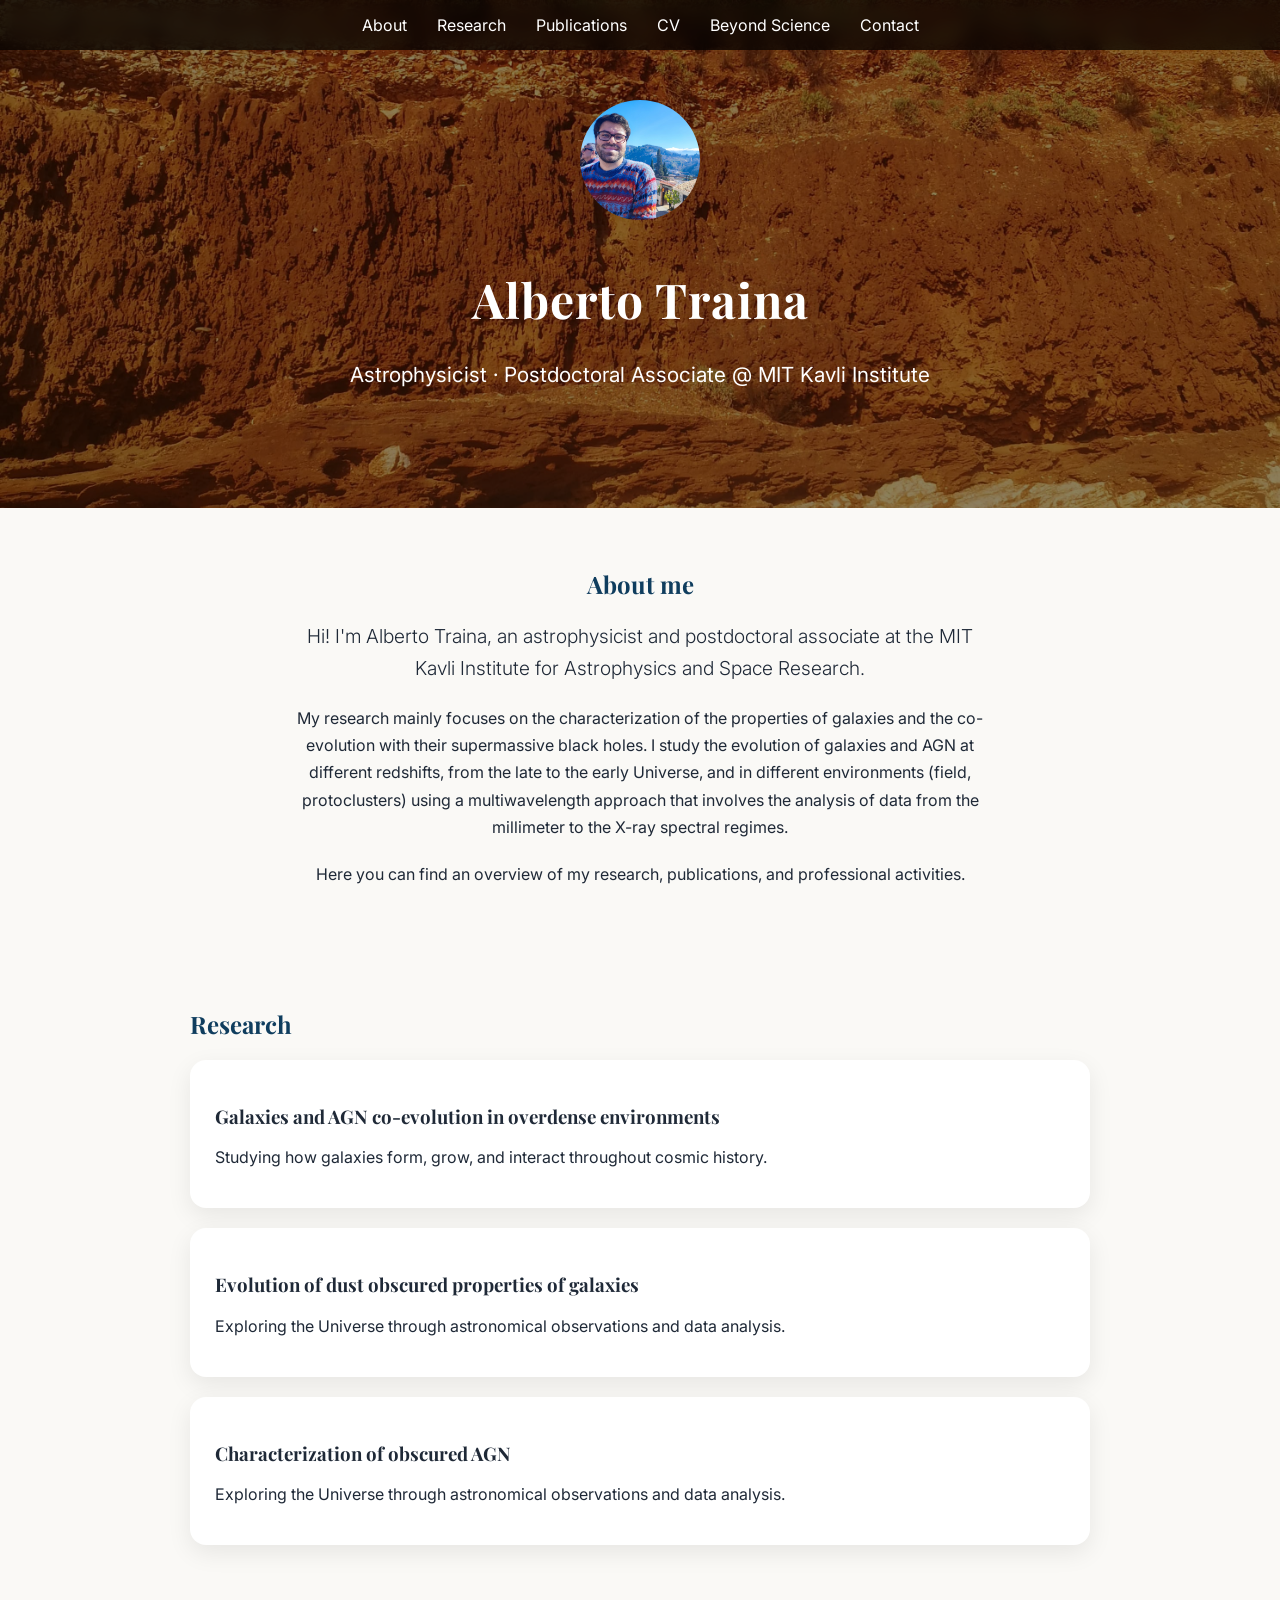
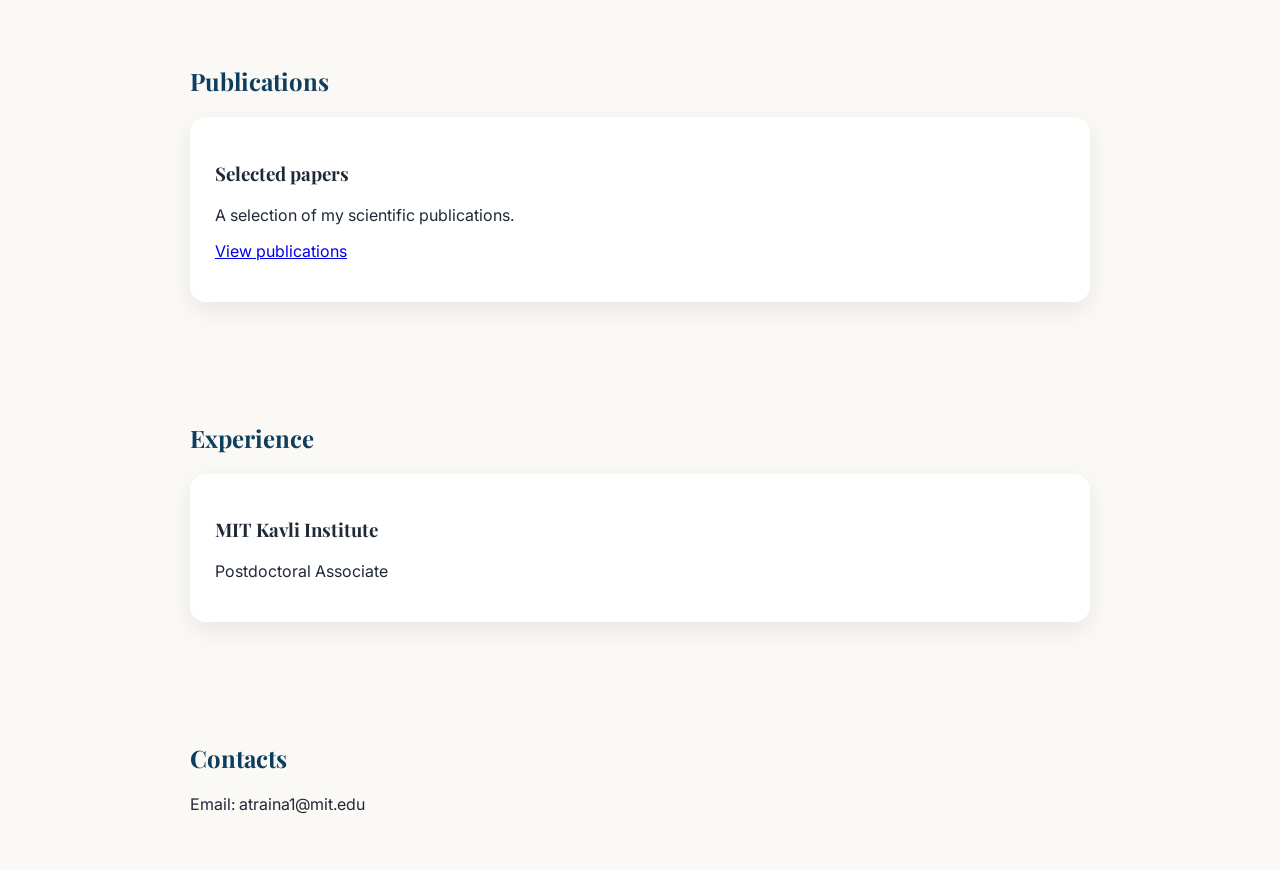
==== index.html @ 85c0f0d4 "d" ====
<!DOCTYPE html>
<html lang="it">
<head>
    <meta charset="UTF-8">
    <meta name="viewport" content="width=device-width, initial-scale=1.0">
    <title>Alberto Traina personal website</title>

    <link rel="preconnect" href="https://fonts.googleapis.com">
    <link rel="preconnect" href="https://fonts.gstatic.com" crossorigin>

    <link href="https://fonts.googleapis.com/css2?family=Inter:wght@300;400;500;600;700&family=Playfair+Display:wght@600;700&display=swap" rel="stylesheet">    
    <link rel="stylesheet" href="style.css">
</head>

<body>

<nav>
    <ul>
        <li><a href="#about">About</a></li>
        <li><a href="#research.html">Research</a></li>
        <li><a href="#publications">Publications</a></li>
        <li><a href="#experience">CV</a></li>
        <li><a href="#beyond">Beyond Science</a></li>
        <li><a href="#contact">Contact</a></li>
    </ul>
</nav>

<header>
    <img src="images/alberto.jpg" alt="Alberto Traina">
    <h1>Alberto Traina</h1>
    <p>Astrophysicist · Postdoctoral Associate @ MIT Kavli Institute</p>
</header>

<section id="about">
    <h2>About me</h2>

    <p>
        Hi! I'm Alberto Traina, an astrophysicist and postdoctoral associate
        at the MIT Kavli Institute for Astrophysics and Space Research.
    </p>

    <p>
        My research mainly focuses on the characterization of the properties of
        galaxies and the co-evolution with their supermassive black holes. I study
        the evolution of galaxies and AGN at different redshifts, from the late to 
        the early Universe, and in different environments (field, protoclusters) using
        a multiwavelength approach that involves the analysis of data from the millimeter 
        to the X-ray spectral regimes.
    </p>

    <p>
        Here you can find an overview of my research, publications,
        and professional activities.
    </p>

</section>

<section id="research">
    <h2>Research</h2>

    <div class="card">
        <h3>Galaxies and AGN co-evolution in overdense environments</h3>
        <p>
            Studying how galaxies form, grow, and interact throughout cosmic history.
        </p>
    </div>

    <div class="card">
        <h3>Evolution of dust obscured properties of galaxies</h3>
        <p>
            Exploring the Universe through astronomical observations and data analysis.
        </p>
    </div>

    <div class="card">
        <h3>Characterization of obscured AGN</h3>
        <p>
            Exploring the Universe through astronomical observations and data analysis.
        </p>
    </div>    

</section>


<section id="publications">
    <h2>Publications</h2>

    <div class="card">
        <h3>Selected papers</h3>
        <p>
            A selection of my scientific publications.
        </p>

        <p>
            <a href="#">View publications</a>
        </p>
    </div>

</section>


<section id="experience">
    <h2>Experience</h2>

    <div class="card">
        <h3>MIT Kavli Institute</h3>
        <p>
            Postdoctoral Associate
        </p>
    </div>

</section>



<section id="contact">
    <h2>Contacts</h2>

    <p>Email: atraina1@mit.edu</p>
</section>

<script src="script.js"></script>

</body>
</html>
---- style.css ----
body{
    margin:0;
    font-family:'Inter', sans-serif;
    background:#faf9f6;
    color:#1f2937;
}


header{
    position:relative;
    background-image: url("images/sfondo2.jpg");
    background-size:cover;
    background-position:center;
    color:white;
    text-align:center;
    padding:100px 20px;
    min-height:300px;

    display:flex;
    flex-direction:column;
    align-items:center;
    justify-content:center;
}

header h1,
header p{
    position:relative;
    z-index:1;
}

header::before{
    content:"";
    position:absolute;
    inset:0;
    background:rgba(0,0,0,0.45);
    z-index:0;
}

section{
    max-width:900px;
    margin:auto;
    padding:40px 20px;
}

.card{
    background:#ffffff;
    padding:25px;
    margin:20px 0;
    border-radius:16px;
    box-shadow:0 8px 25px rgba(0,0,0,0.08);
}

h2{
    color:#0f3d5e;
}

header h1{
    font-size:3rem;
    margin-bottom:10px;
    letter-spacing:1px;
}

header p{
    font-size:1.3rem;
}

header img{
    width:120px;
    height:120px;
    object-fit:cover;
    border-radius:50%;
    margin-bottom:15px;
    border:0px solid white;
    z-index:1;
}

header img,
header h1,
header p{
    animation: fadeInUp 1s ease forwards;
    opacity:0;
}

header img{
    animation-delay:0.2s;
}

header h1{
    animation-delay:0.5s;
}

header p{
    animation-delay:0.8s;
}


@keyframes fadeInUp{
    from{
        opacity:0;
        transform:translateY(30px);
    }

    to{
        opacity:1;
        transform:translateY(0);
    }
}


nav{
    position:fixed;
    top:0;
    width:100%;
    background:rgba(0,0,0,0.7);
    z-index:10;
    backdrop-filter:blur(8px);
}

nav ul{
    list-style:none;
    display:flex;
    justify-content:center;
    gap:30px;
    margin:0;
    padding:15px;
}

nav a{
    color:white;
    text-decoration:none;
    font-size:1rem;
    transition:0.3s;
}

nav a:hover{
    color:#8ecbff;
}

h1,
h2,
h3{
    font-family:'Playfair Display', serif;
}


@media (max-width: 768px){

    nav ul{
        gap:15px;
        font-size:0.9rem;
        flex-wrap:wrap;
        padding:10px;
    }

    header{
        padding:80px 20px;
        min-height:250px;
    }

    header img{
        width:90px;
        height:90px;
    }

    header h1{
        font-size:2.2rem;
    }

    header p{
        font-size:1rem;
    }

    section{
        padding:30px 20px;
    }

}




#about{
    text-align:center;
}

#about p{
    max-width:700px;
    margin:20px auto;
    line-height:1.7;
}


#about p:first-of-type{
    font-size:1.2rem;
    font-weight:300;
}

.page-header{

    background:#0f3d5e;
    color:white;
    text-align:center;
    padding:100px 20px;

}


.page-header h1{

    font-size:3rem;

}


.page-header p{

    font-size:1.2rem;

}
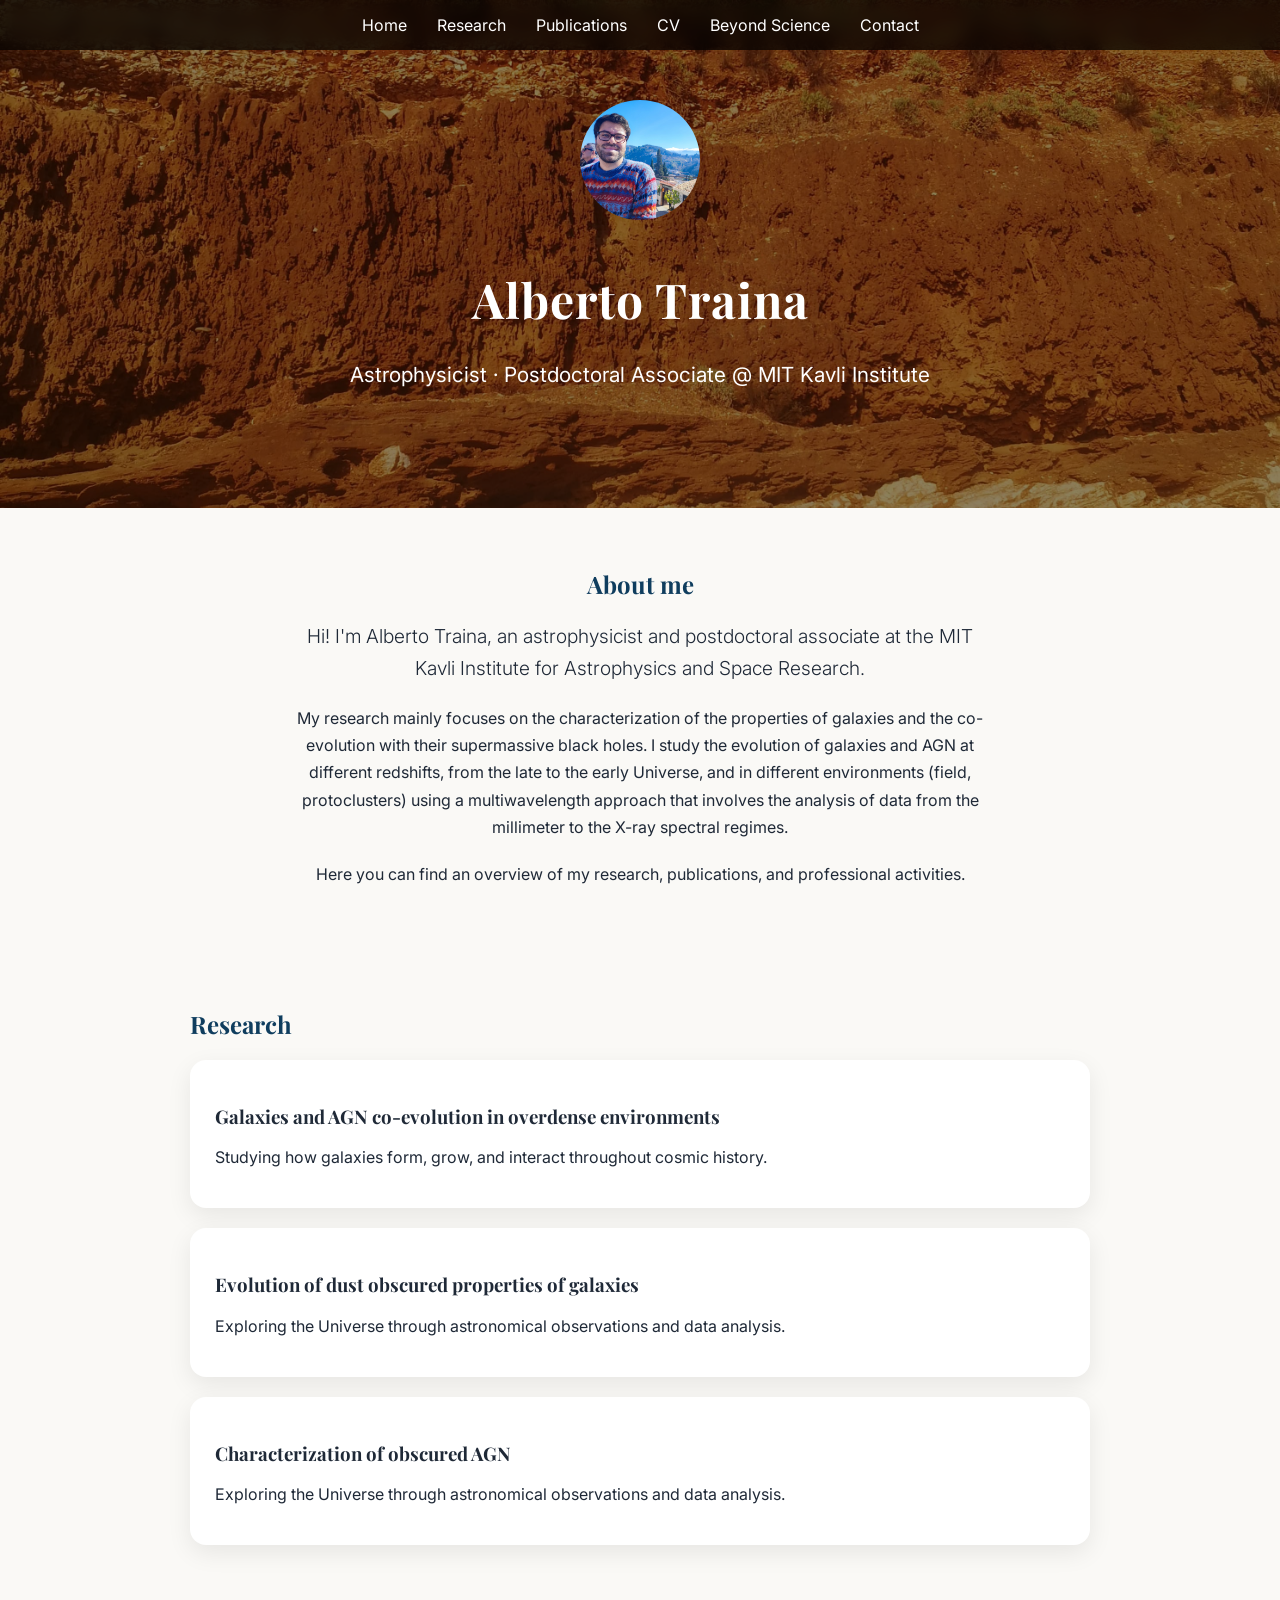
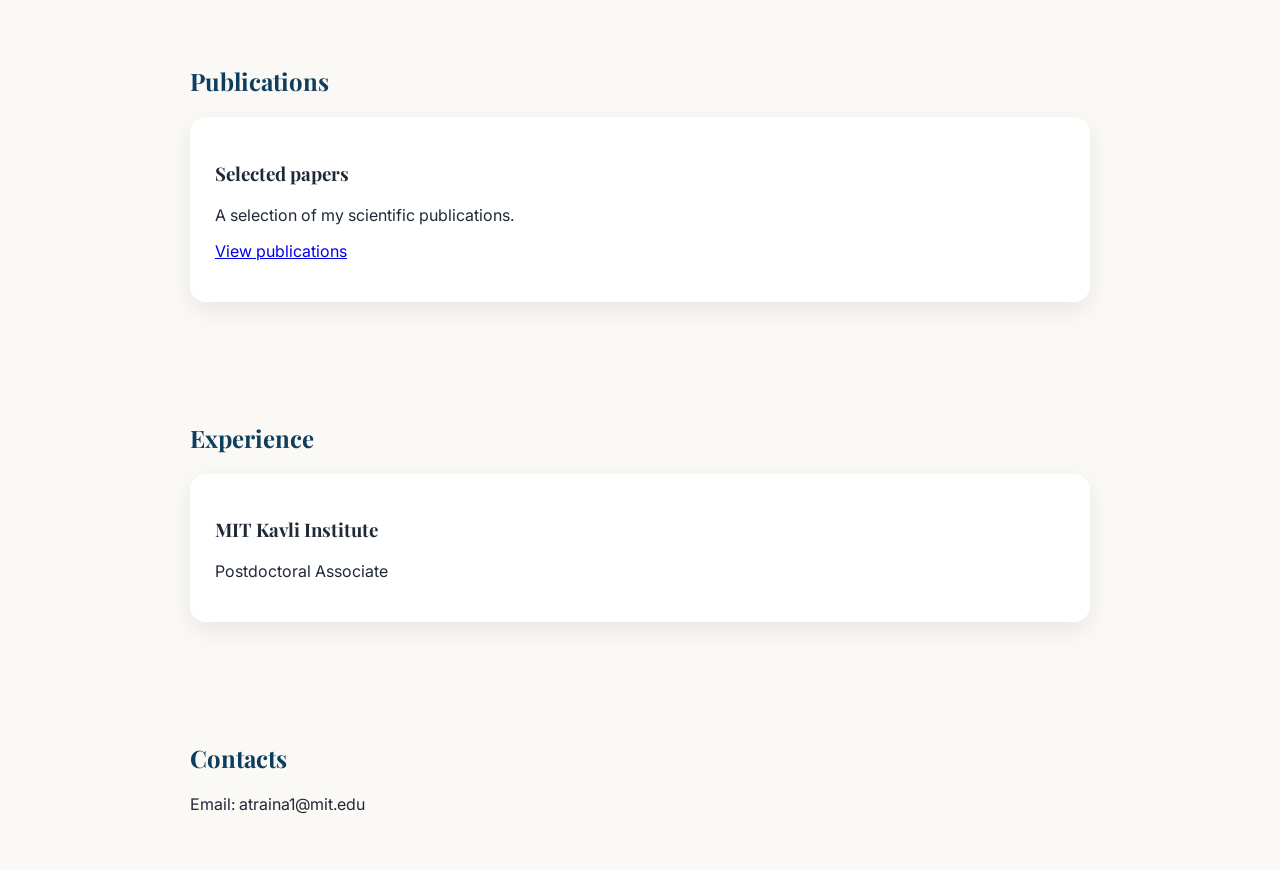
==== commit 2e8209d4: "go" ====
--- a/index.html
+++ b/index.html
@@ -16,12 +16,12 @@
 
 <nav>
     <ul>
-        <li><a href="#about">About</a></li>
-        <li><a href="#research.html">Research</a></li>
-        <li><a href="#publications">Publications</a></li>
-        <li><a href="#experience">CV</a></li>
-        <li><a href="#beyond">Beyond Science</a></li>
-        <li><a href="#contact">Contact</a></li>
+        <li><a href="index.html">Home</a></li>
+        <li><a href="research.html">Research</a></li>
+        <li><a href="publications.html">Publications</a></li>
+        <li><a href="cv.html">CV</a></li>
+        <li><a href="beyond.html">Beyond Science</a></li>
+        <li><a href="contact.html">Contact</a></li>
     </ul>
 </nav>
 
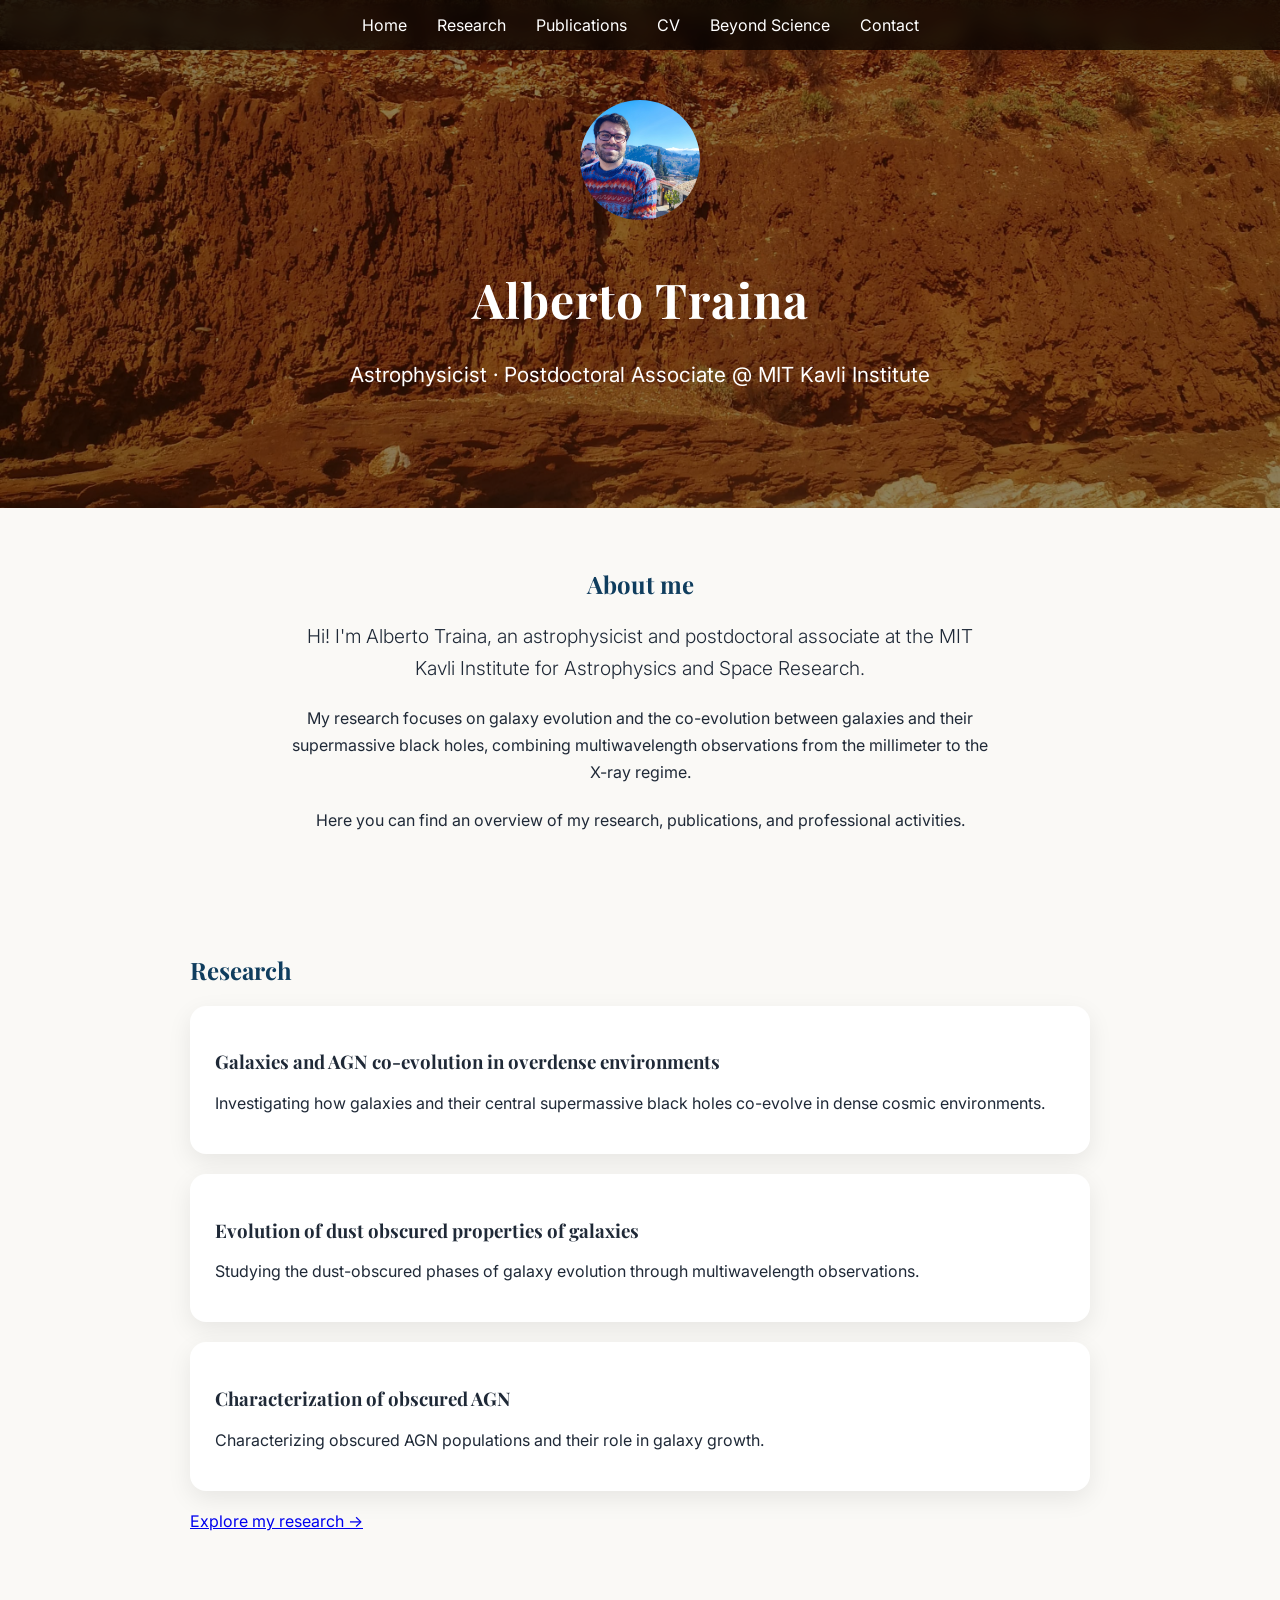
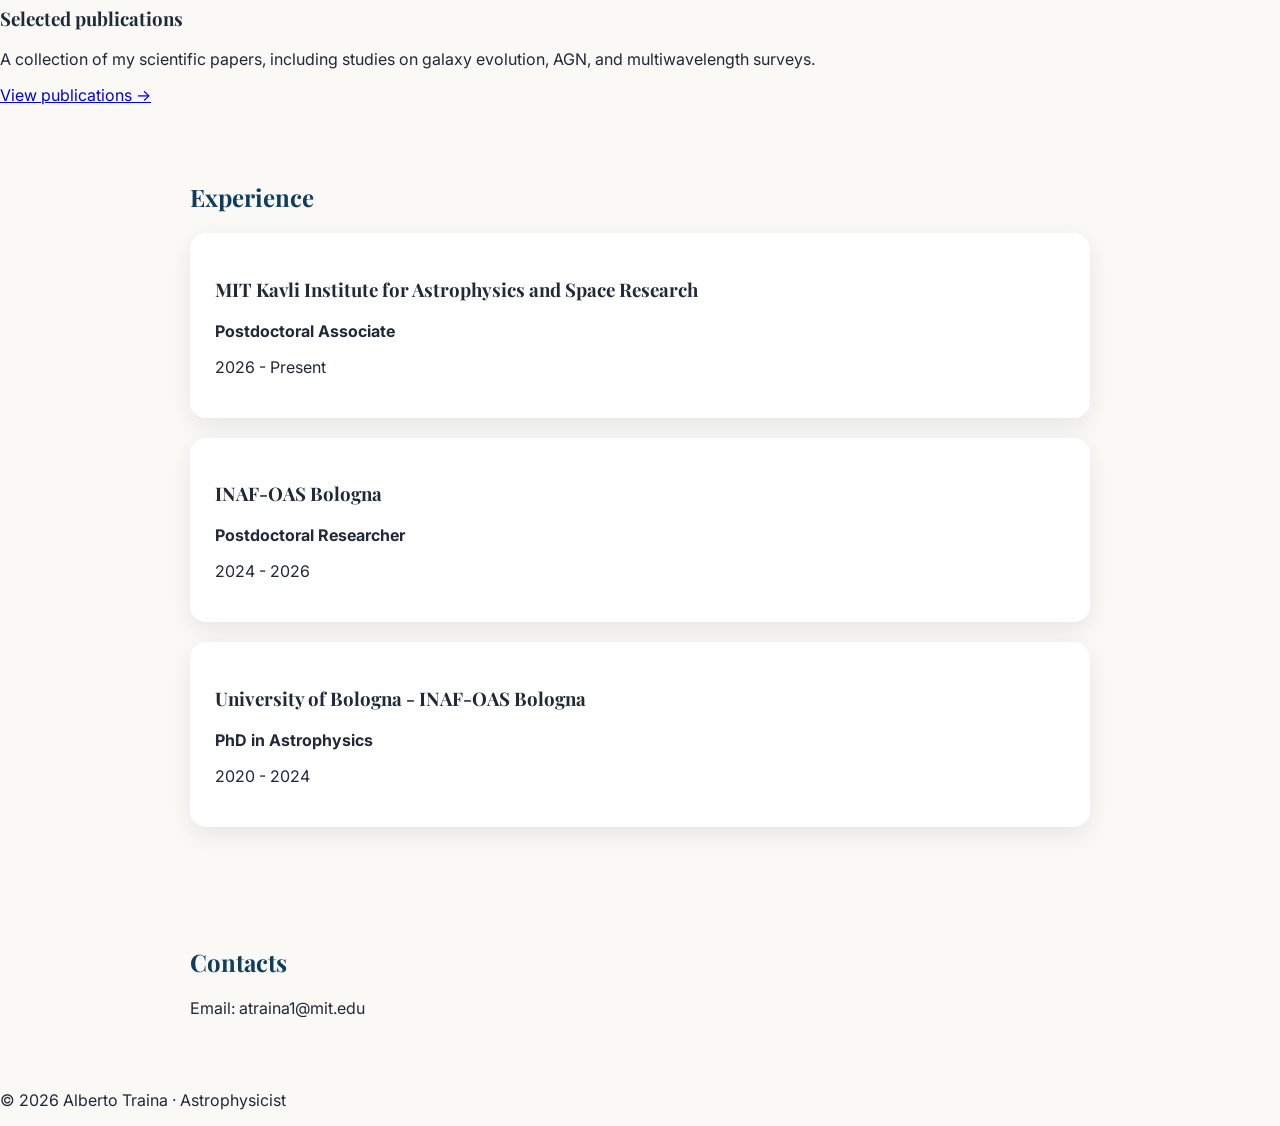
==== commit c20a5cd2: "aa" ====
--- a/index.html
+++ b/index.html
@@ -40,12 +40,9 @@
     </p>
 
     <p>
-        My research mainly focuses on the characterization of the properties of
-        galaxies and the co-evolution with their supermassive black holes. I study
-        the evolution of galaxies and AGN at different redshifts, from the late to 
-        the early Universe, and in different environments (field, protoclusters) using
-        a multiwavelength approach that involves the analysis of data from the millimeter 
-        to the X-ray spectral regimes.
+        My research focuses on galaxy evolution and the co-evolution between
+        galaxies and their supermassive black holes, combining multiwavelength
+        observations from the millimeter to the X-ray regime.
     </p>
 
     <p>
@@ -61,52 +58,89 @@
     <div class="card">
         <h3>Galaxies and AGN co-evolution in overdense environments</h3>
         <p>
-            Studying how galaxies form, grow, and interact throughout cosmic history.
+            Investigating how galaxies and their central supermassive black holes
+            co-evolve in dense cosmic environments.
         </p>
     </div>
 
     <div class="card">
         <h3>Evolution of dust obscured properties of galaxies</h3>
         <p>
-            Exploring the Universe through astronomical observations and data analysis.
+            Studying the dust-obscured phases of galaxy evolution through
+            multiwavelength observations.
         </p>
     </div>
 
     <div class="card">
         <h3>Characterization of obscured AGN</h3>
         <p>
-            Exploring the Universe through astronomical observations and data analysis.
+            Characterizing obscured AGN populations and their role in galaxy growth.
         </p>
     </div>    
+
+    <p>
+        <a href="research.html">Explore my research →</a>
+    </p>
 
 </section>
 
 
-<section id="publications">
-    <h2>Publications</h2>
+<h3>Selected publications</h3>
 
-    <div class="card">
-        <h3>Selected papers</h3>
-        <p>
-            A selection of my scientific publications.
-        </p>
+<p>
+A collection of my scientific papers, including studies on galaxy
+evolution, AGN, and multiwavelength surveys.
+</p>
 
-        <p>
-            <a href="#">View publications</a>
-        </p>
-    </div>
+<p>
+<a href="publications.html">View publications →</a>
+</p>
+
+</div>
 
 </section>
 
 
 <section id="experience">
+
     <h2>Experience</h2>
 
     <div class="card">
-        <h3>MIT Kavli Institute</h3>
+
+        <h3>MIT Kavli Institute for Astrophysics and Space Research</h3>
         <p>
-            Postdoctoral Associate
+            <strong>Postdoctoral Associate</strong>
         </p>
+        <p>
+            2026 - Present
+        </p>
+
+    </div>
+
+
+    <div class="card">
+
+        <h3>INAF-OAS Bologna</h3>
+        <p>
+            <strong>Postdoctoral Researcher</strong>
+        </p>
+        <p>
+            2024 - 2026
+        </p>
+
+    </div>
+
+
+    <div class="card">
+
+        <h3>University of Bologna - INAF-OAS Bologna</h3>
+        <p>
+            <strong>PhD in Astrophysics</strong>
+        </p>
+        <p>
+            2020 - 2024
+        </p>
+
     </div>
 
 </section>
@@ -119,6 +153,14 @@
     <p>Email: atraina1@mit.edu</p>
 </section>
 
+<footer>
+
+<p>
+© 2026 Alberto Traina · Astrophysicist
+</p>
+
+</footer>
+
 <script src="script.js"></script>
 
 </body>
--- a/style.css
+++ b/style.css
@@ -216,4 +216,54 @@
 
     font-size:1.2rem;
 
+}
+
+.page-header{
+    position:relative;
+    background-size:cover;
+    background-position:center;
+    color:white;
+    text-align:center;
+    padding:120px 20px;
+}
+
+
+.page-header::before{
+    content:"";
+    position:absolute;
+    inset:0;
+    background:rgba(0,0,0,0.45);
+}
+
+
+.page-header h1,
+.page-header p{
+    position:relative;
+    z-index:1;
+}
+
+
+
+.research-header{
+    background-image:url("images/research.jpg");
+}
+
+
+.publications-header{
+    background-image:url("images/publication.jpeg");
+}
+
+
+.cv-header{
+    background-image:url("images/cv.jpg");
+}
+
+
+.beyond-header{
+    background-image:url("images/beyond.jpg");
+}
+
+
+.contact-header{
+    background-image:url("images/contact.jpg");
 }
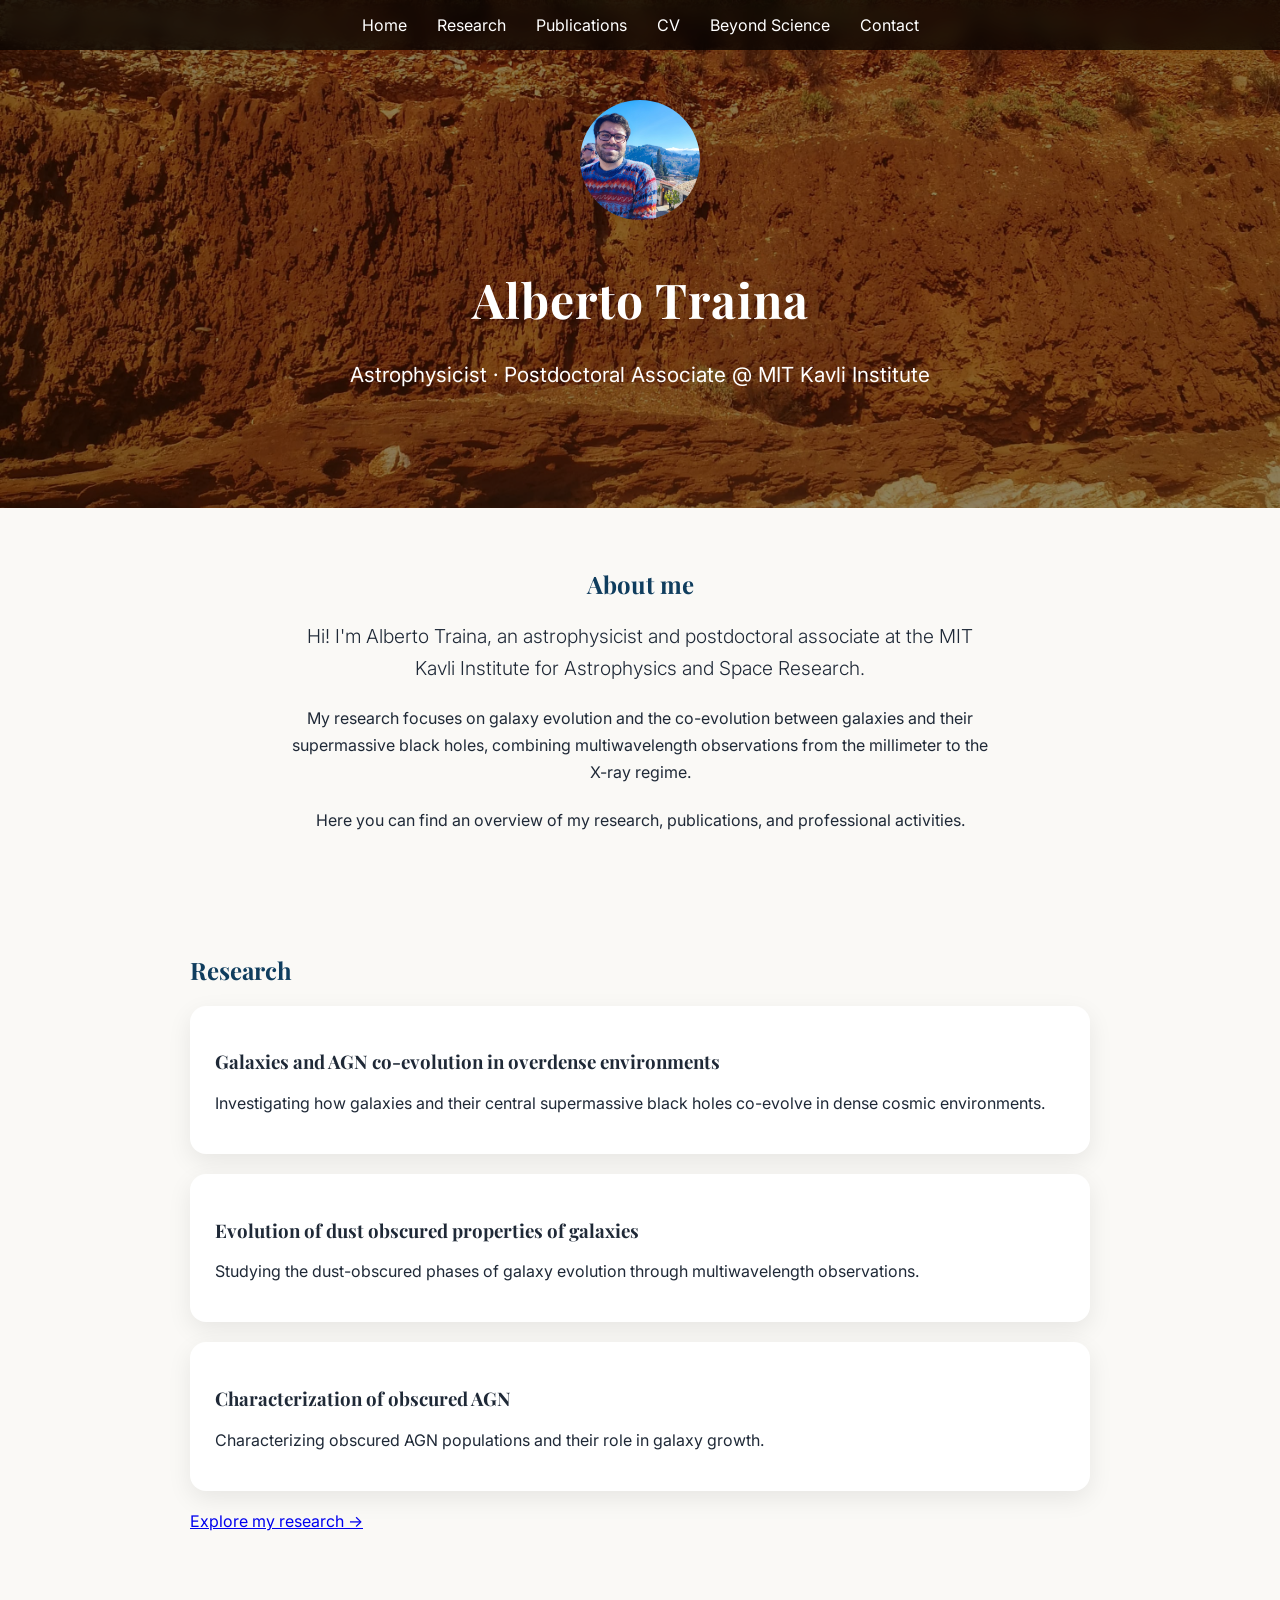
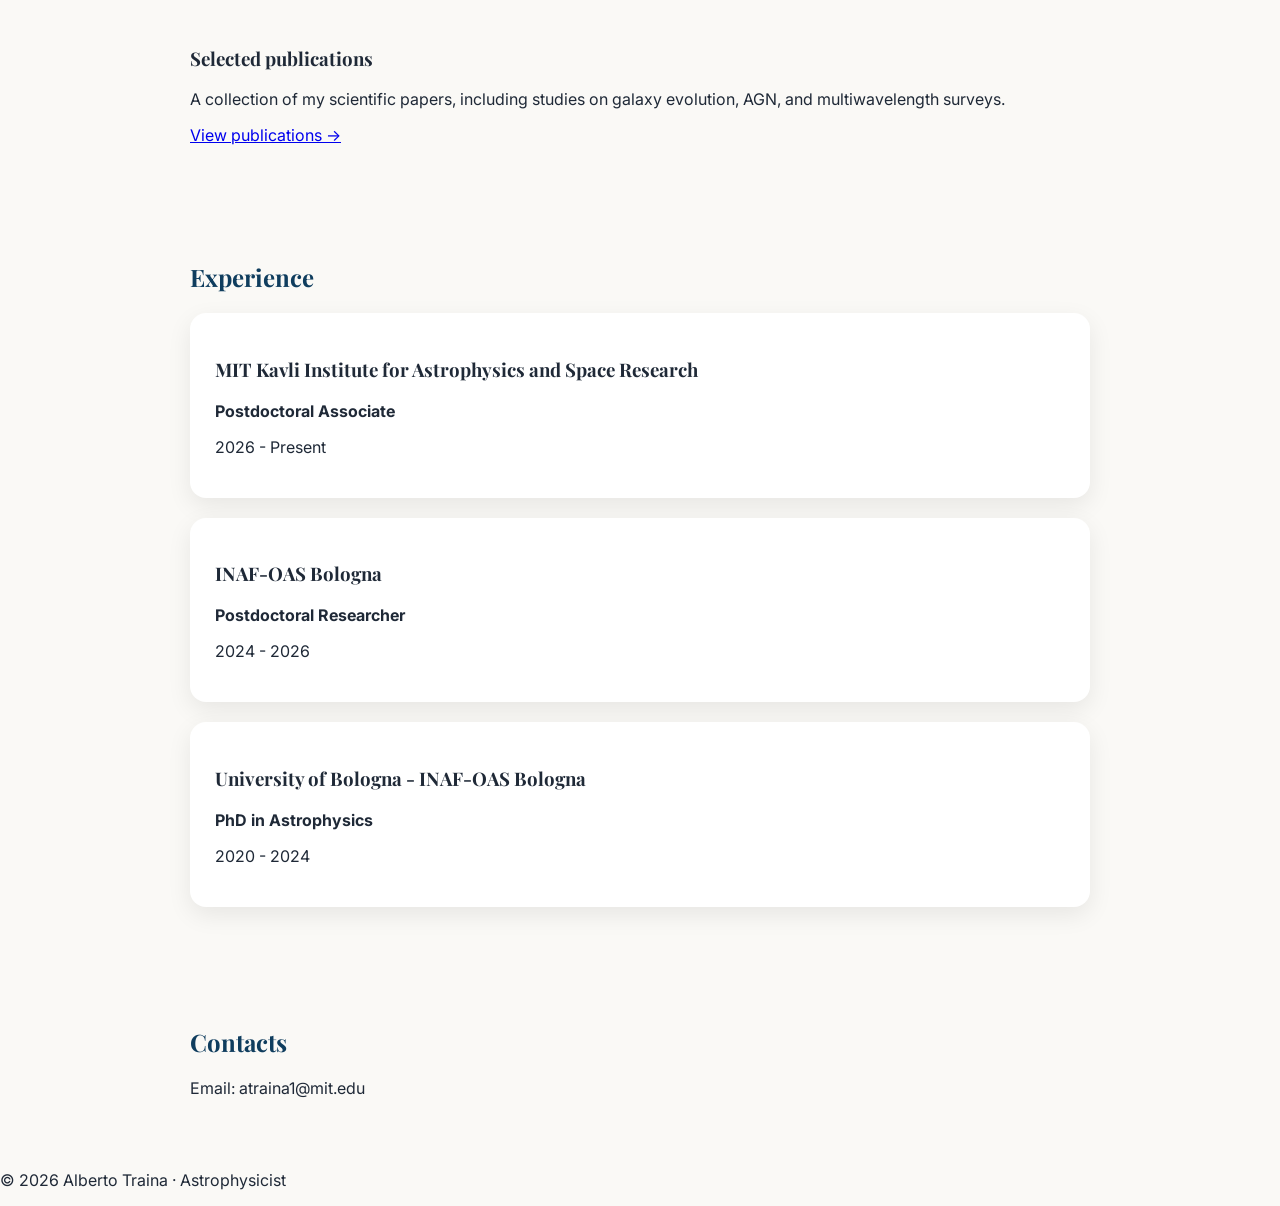
==== commit 11d17bff: "a" ====
--- a/index.html
+++ b/index.html
@@ -85,6 +85,7 @@
 </section>
 
 
+<section id="Publications">
 <h3>Selected publications</h3>
 
 <p>
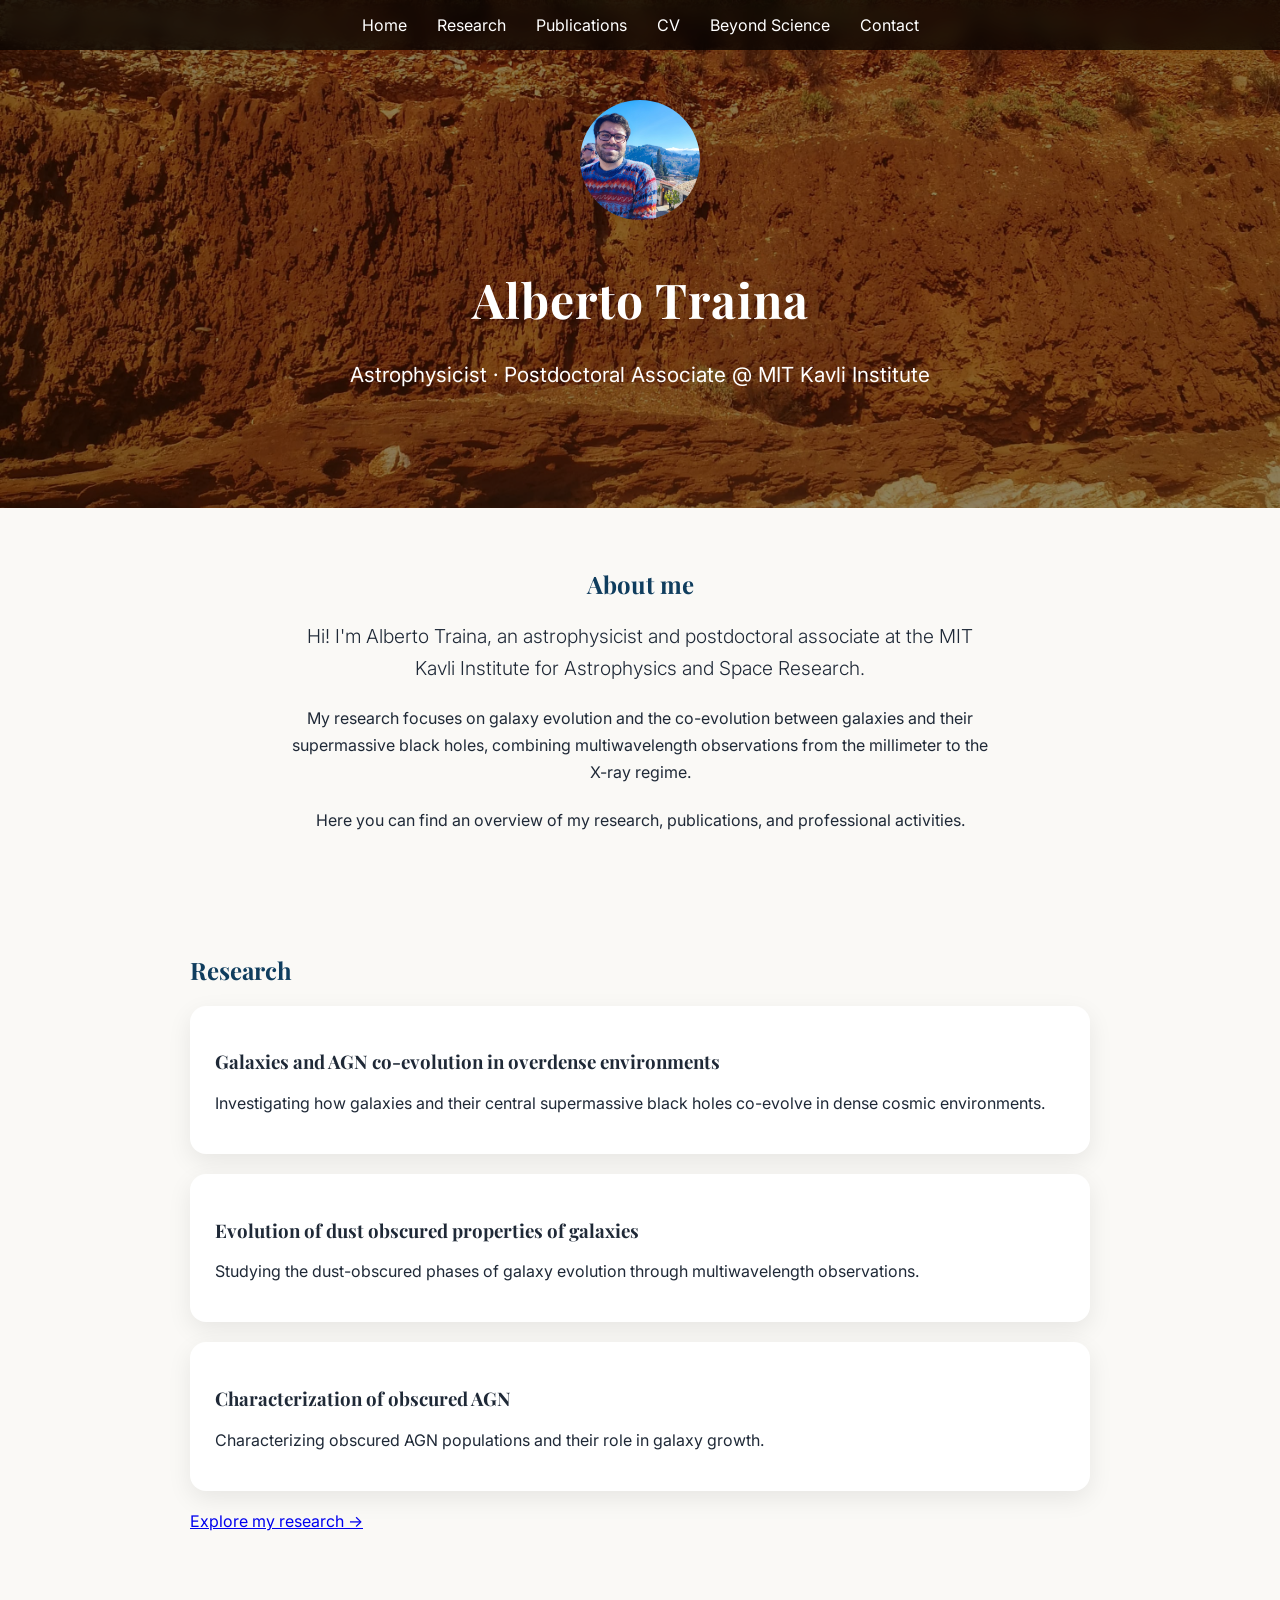
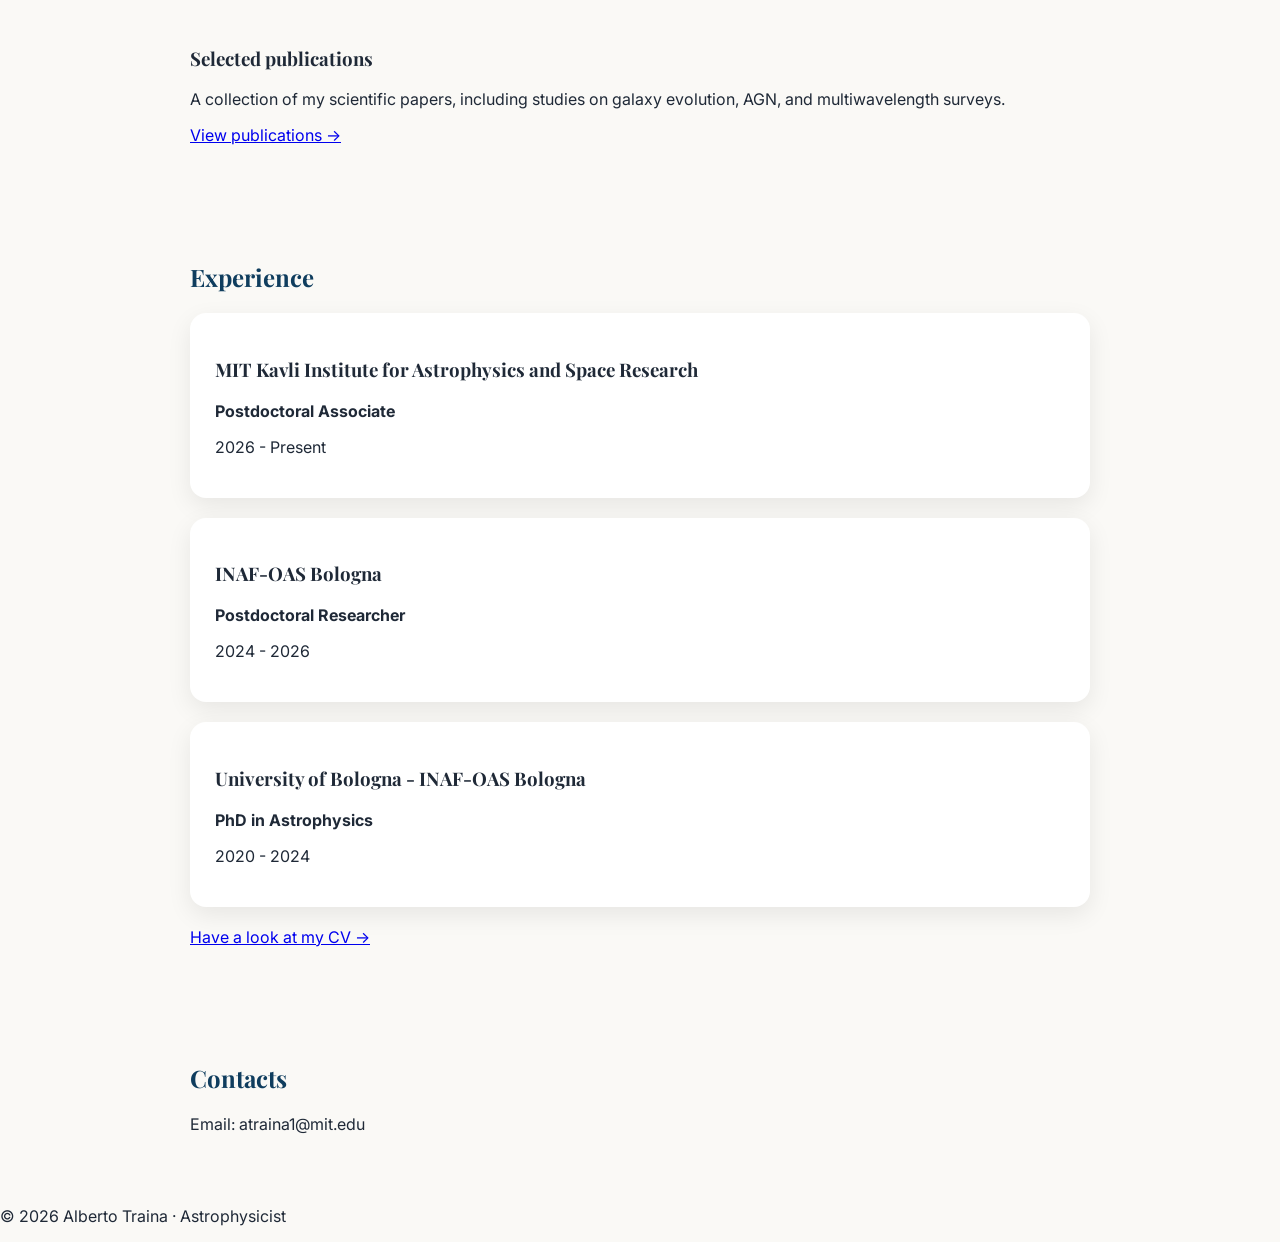
==== commit b5a688be: "a" ====
--- a/index.html
+++ b/index.html
@@ -93,11 +93,11 @@
 evolution, AGN, and multiwavelength surveys.
 </p>
 
+</div>
+
 <p>
 <a href="publications.html">View publications →</a>
 </p>
-
-</div>
 
 </section>
 
@@ -144,6 +144,10 @@
 
     </div>
 
+<p>
+<a href="cv.html">Have a look at my CV →</a>
+</p>    
+
 </section>
 
 
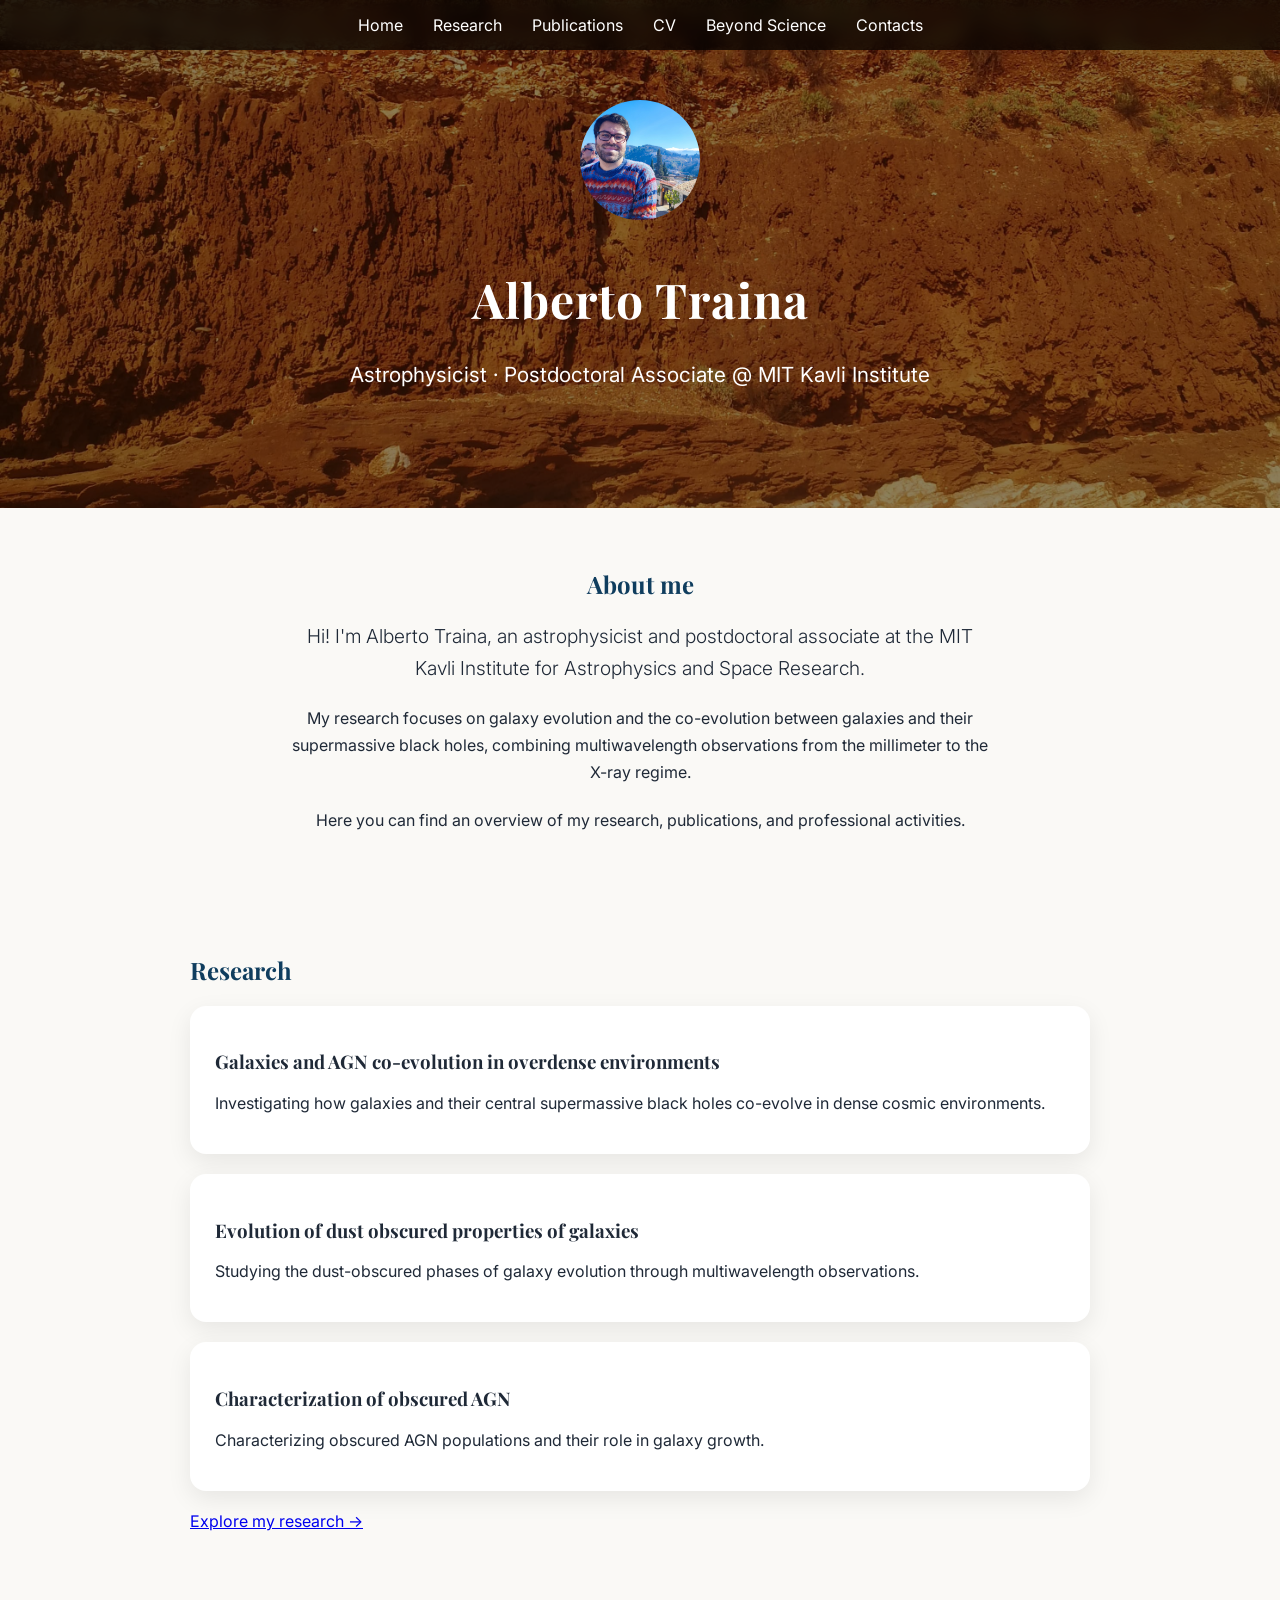
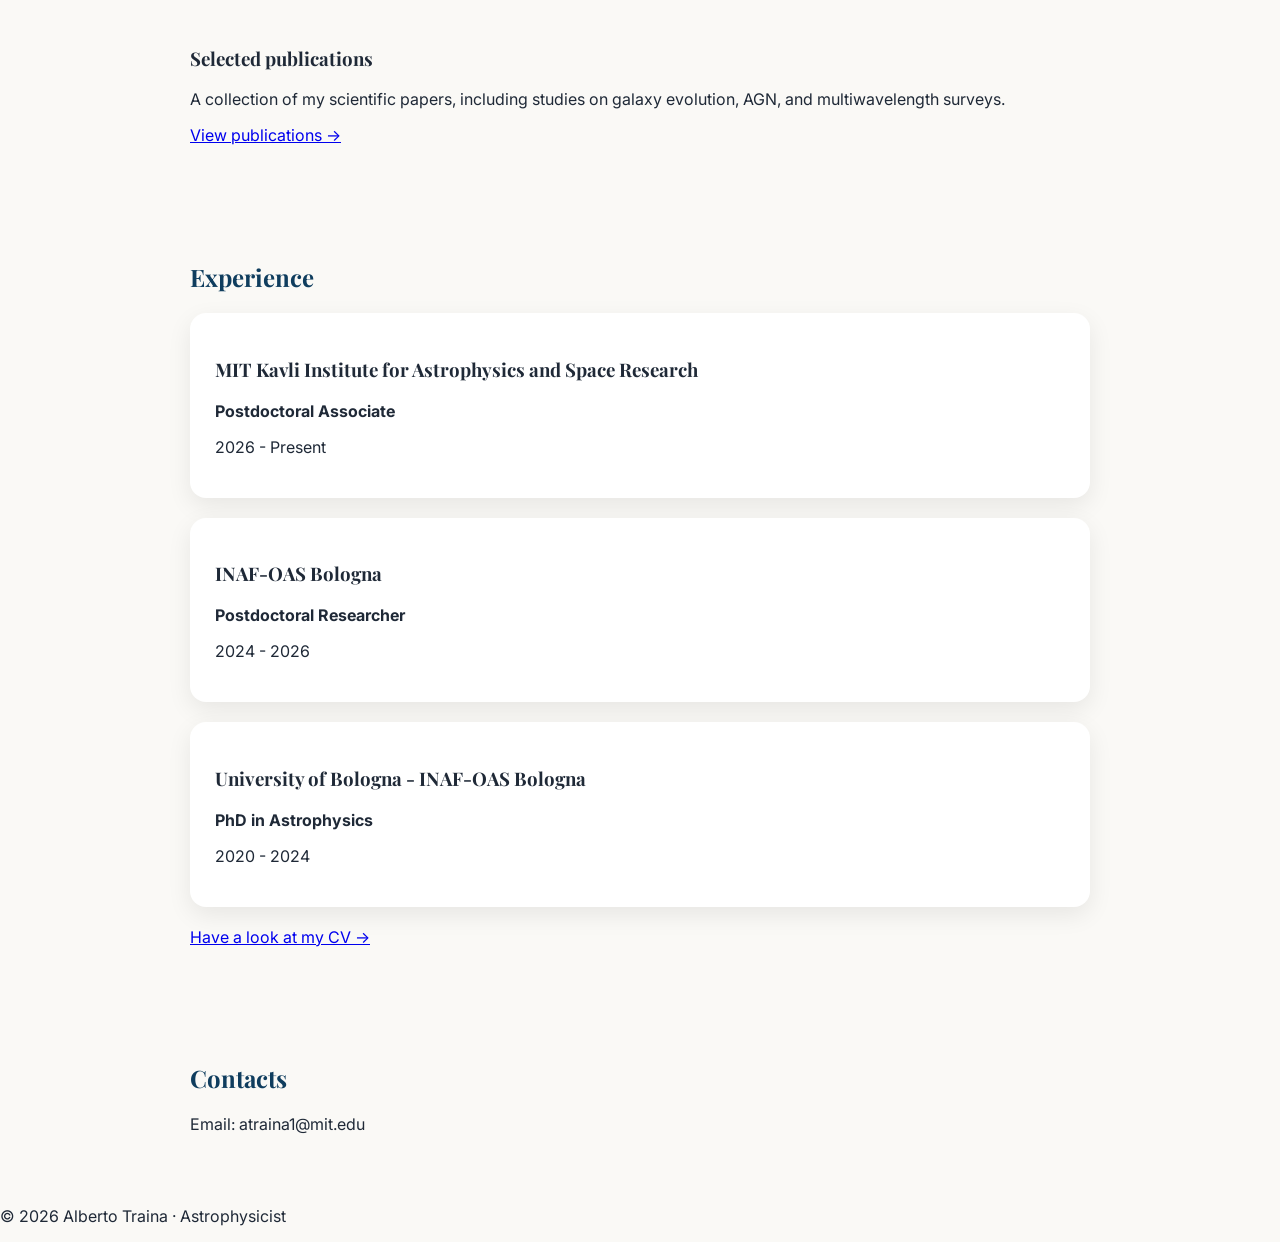
==== commit 1d86ebf2: "a" ====
--- a/index.html
+++ b/index.html
@@ -21,7 +21,7 @@
         <li><a href="publications.html">Publications</a></li>
         <li><a href="cv.html">CV</a></li>
         <li><a href="beyond.html">Beyond Science</a></li>
-        <li><a href="contact.html">Contact</a></li>
+        <li><a href="contact.html">Contacts</a></li>
     </ul>
 </nav>
 
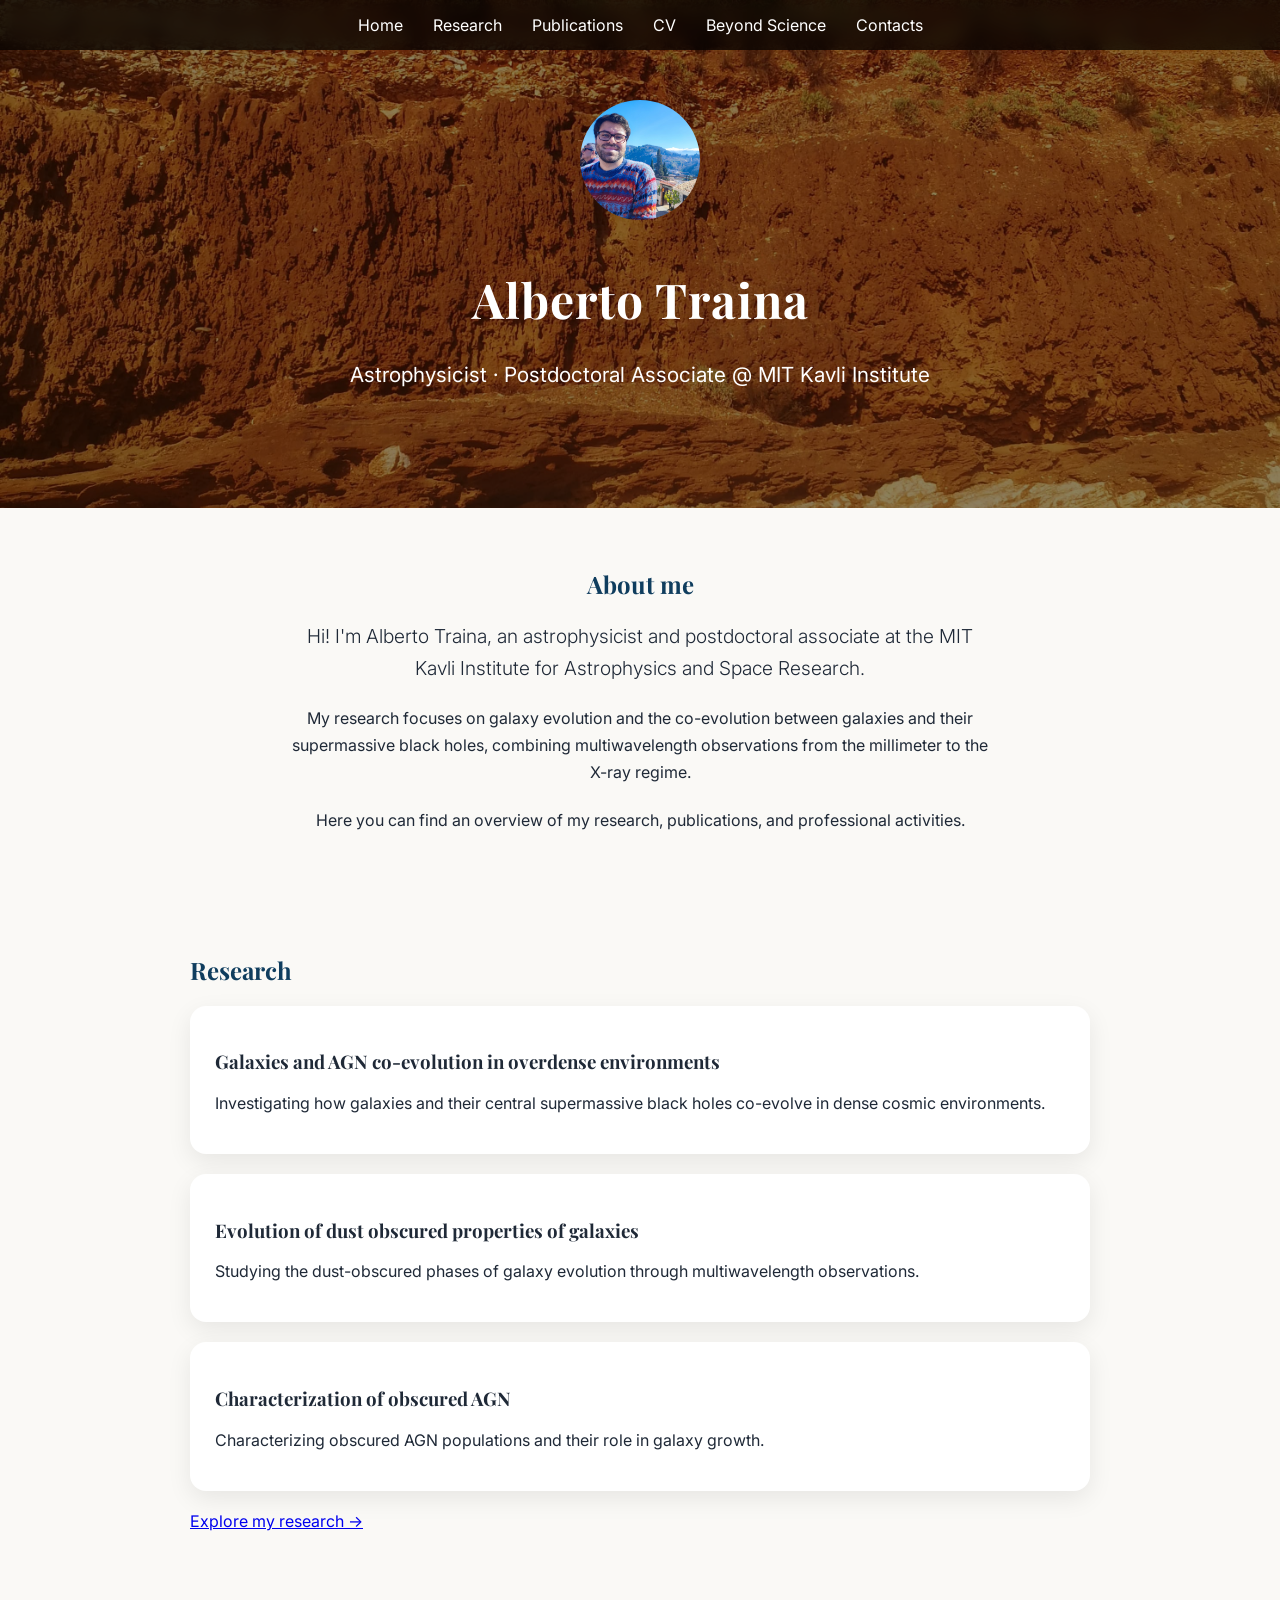
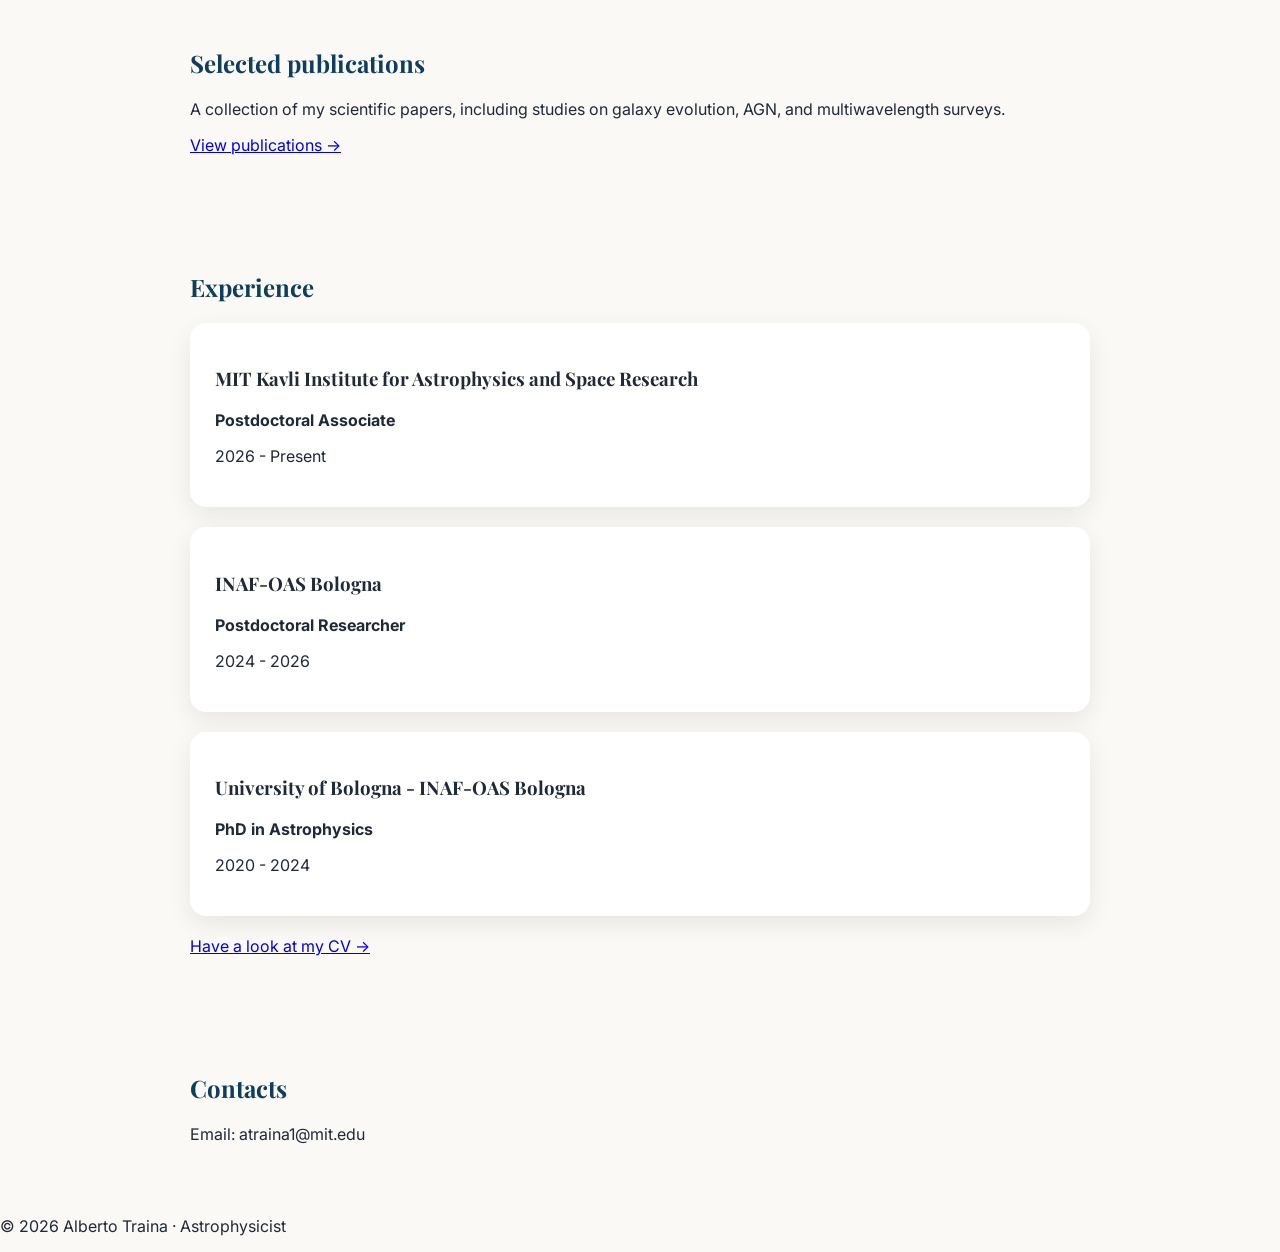
==== commit c7c7370d: "h2" ====
--- a/index.html
+++ b/index.html
@@ -86,7 +86,7 @@
 
 
 <section id="Publications">
-<h3>Selected publications</h3>
+<h2>Selected publications</h2>
 
 <p>
 A collection of my scientific papers, including studies on galaxy
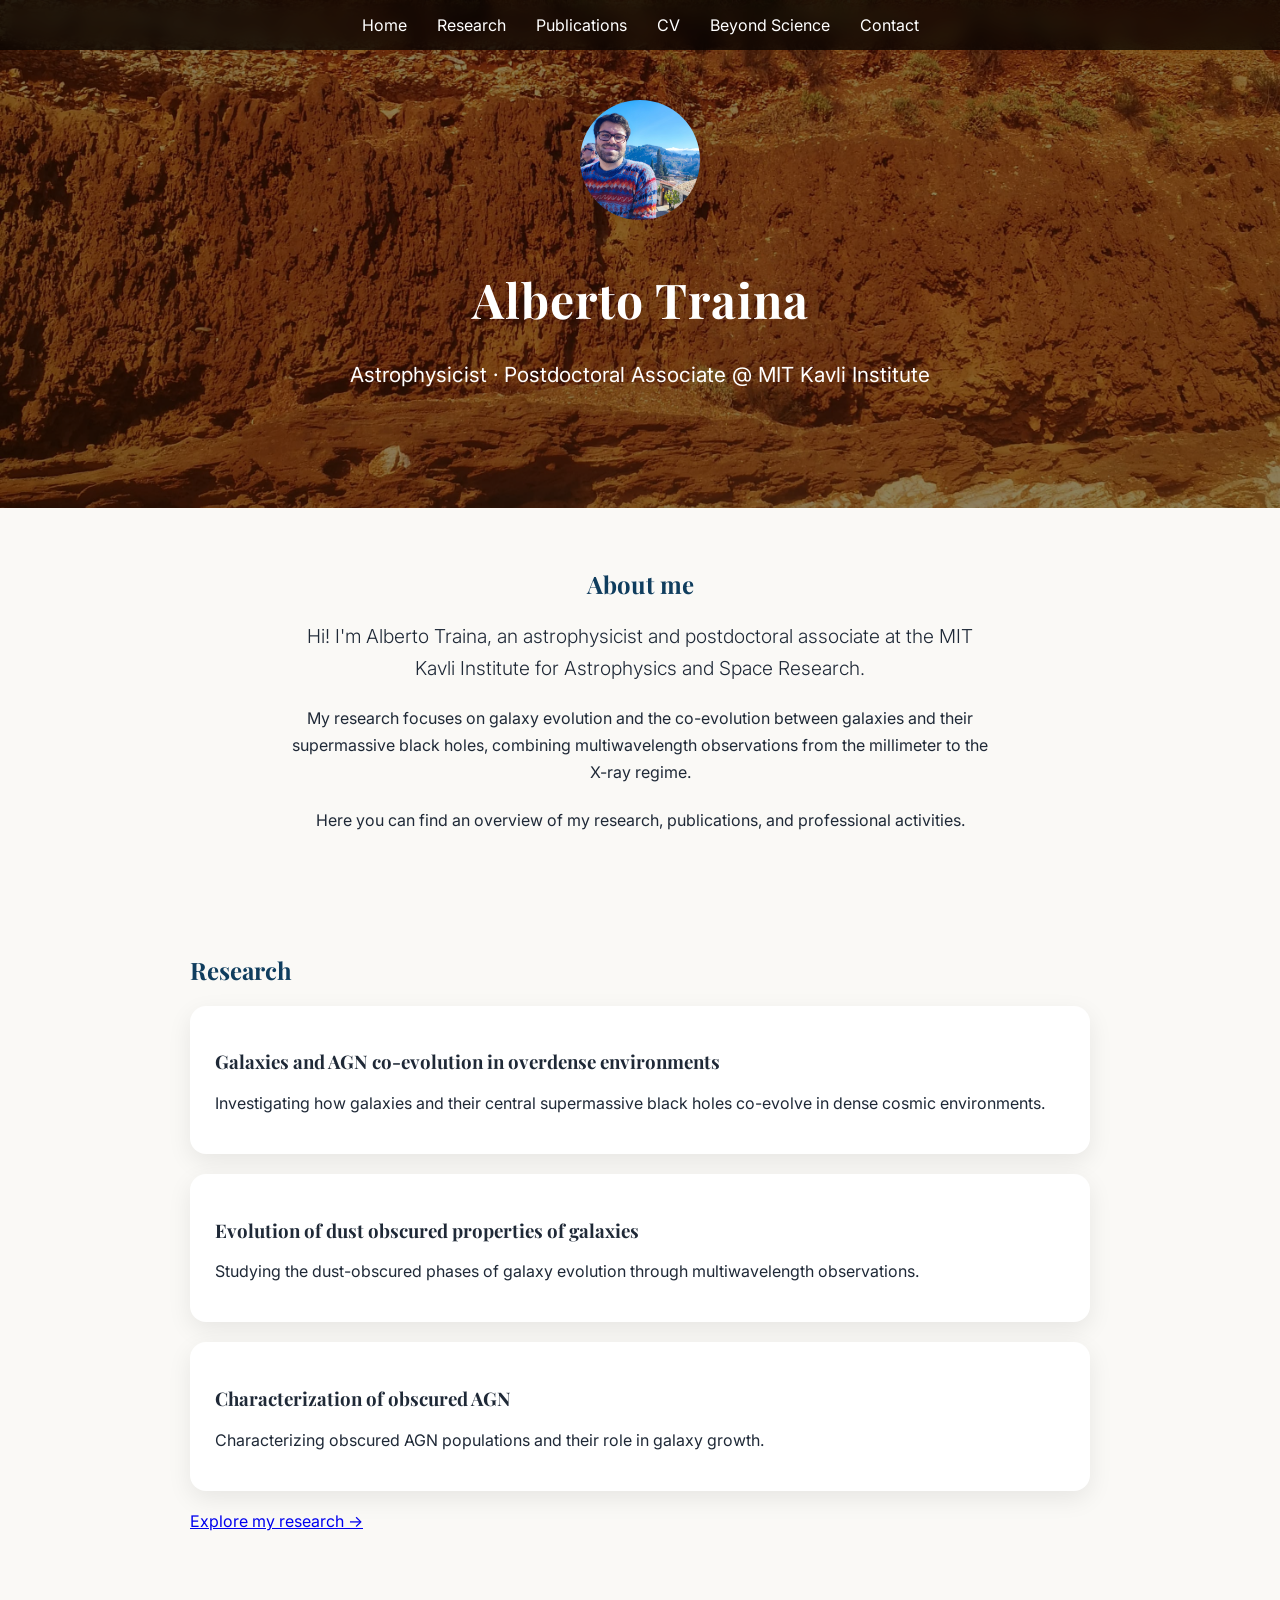
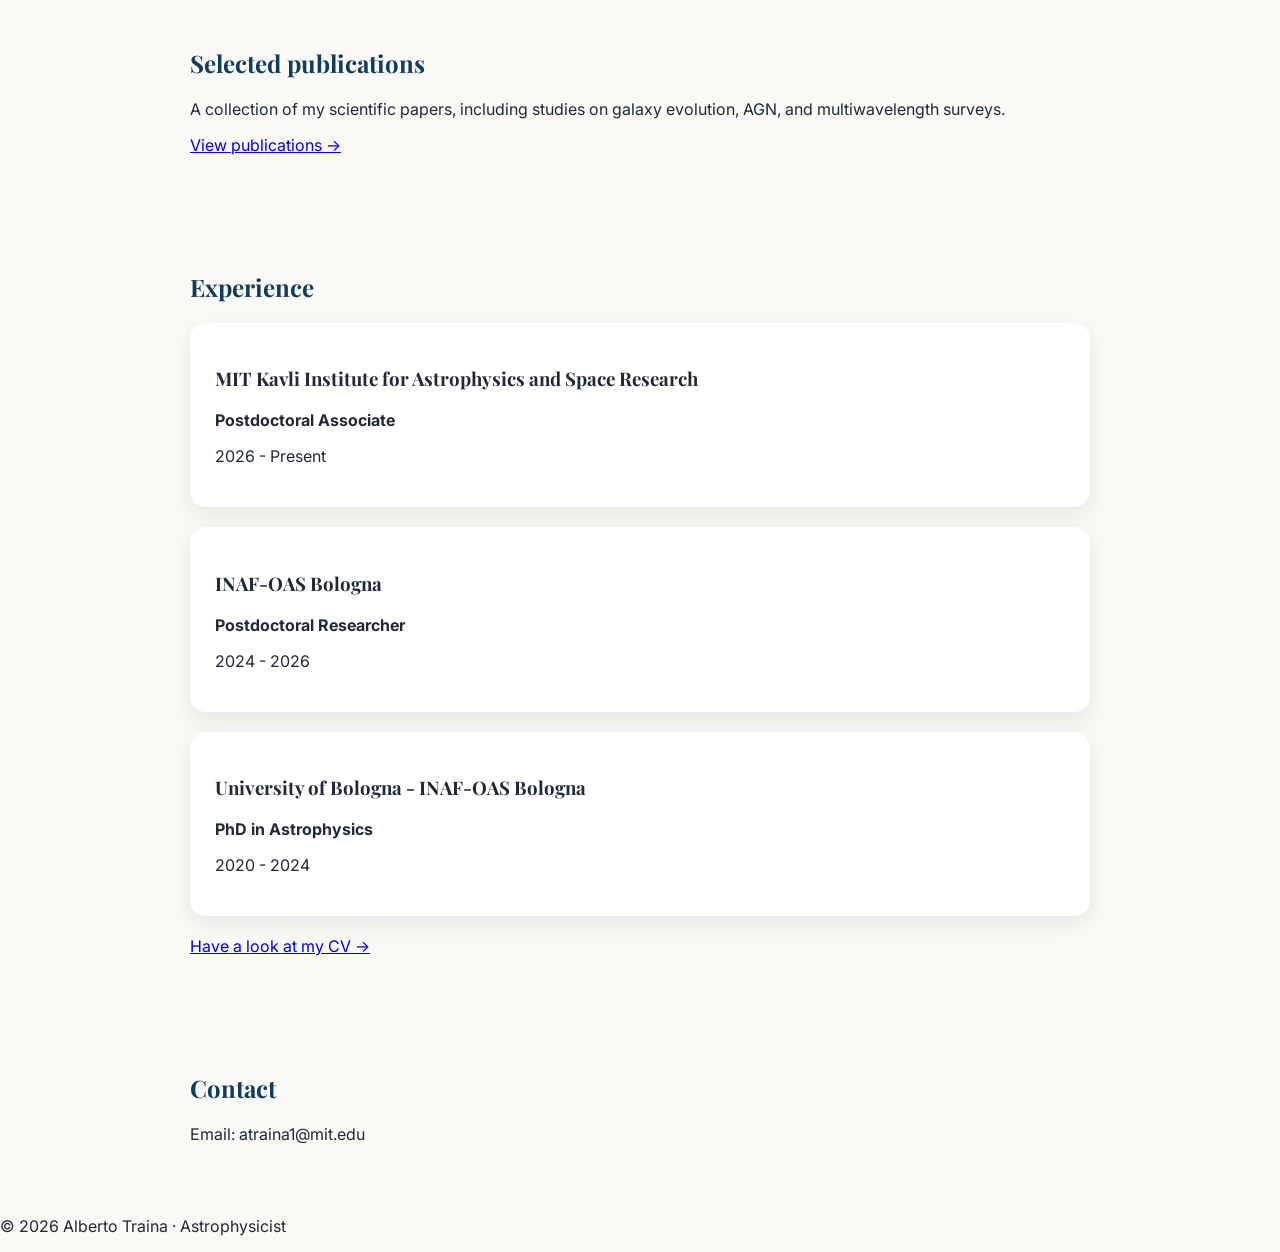
==== commit 49ff16c6: "a" ====
--- a/index.html
+++ b/index.html
@@ -21,7 +21,7 @@
         <li><a href="publications.html">Publications</a></li>
         <li><a href="cv.html">CV</a></li>
         <li><a href="beyond.html">Beyond Science</a></li>
-        <li><a href="contact.html">Contacts</a></li>
+        <li><a href="contact.html">Contact</a></li>
     </ul>
 </nav>
 
@@ -153,7 +153,7 @@
 
 
 <section id="contact">
-    <h2>Contacts</h2>
+    <h2>Contact</h2>
 
     <p>Email: atraina1@mit.edu</p>
 </section>
